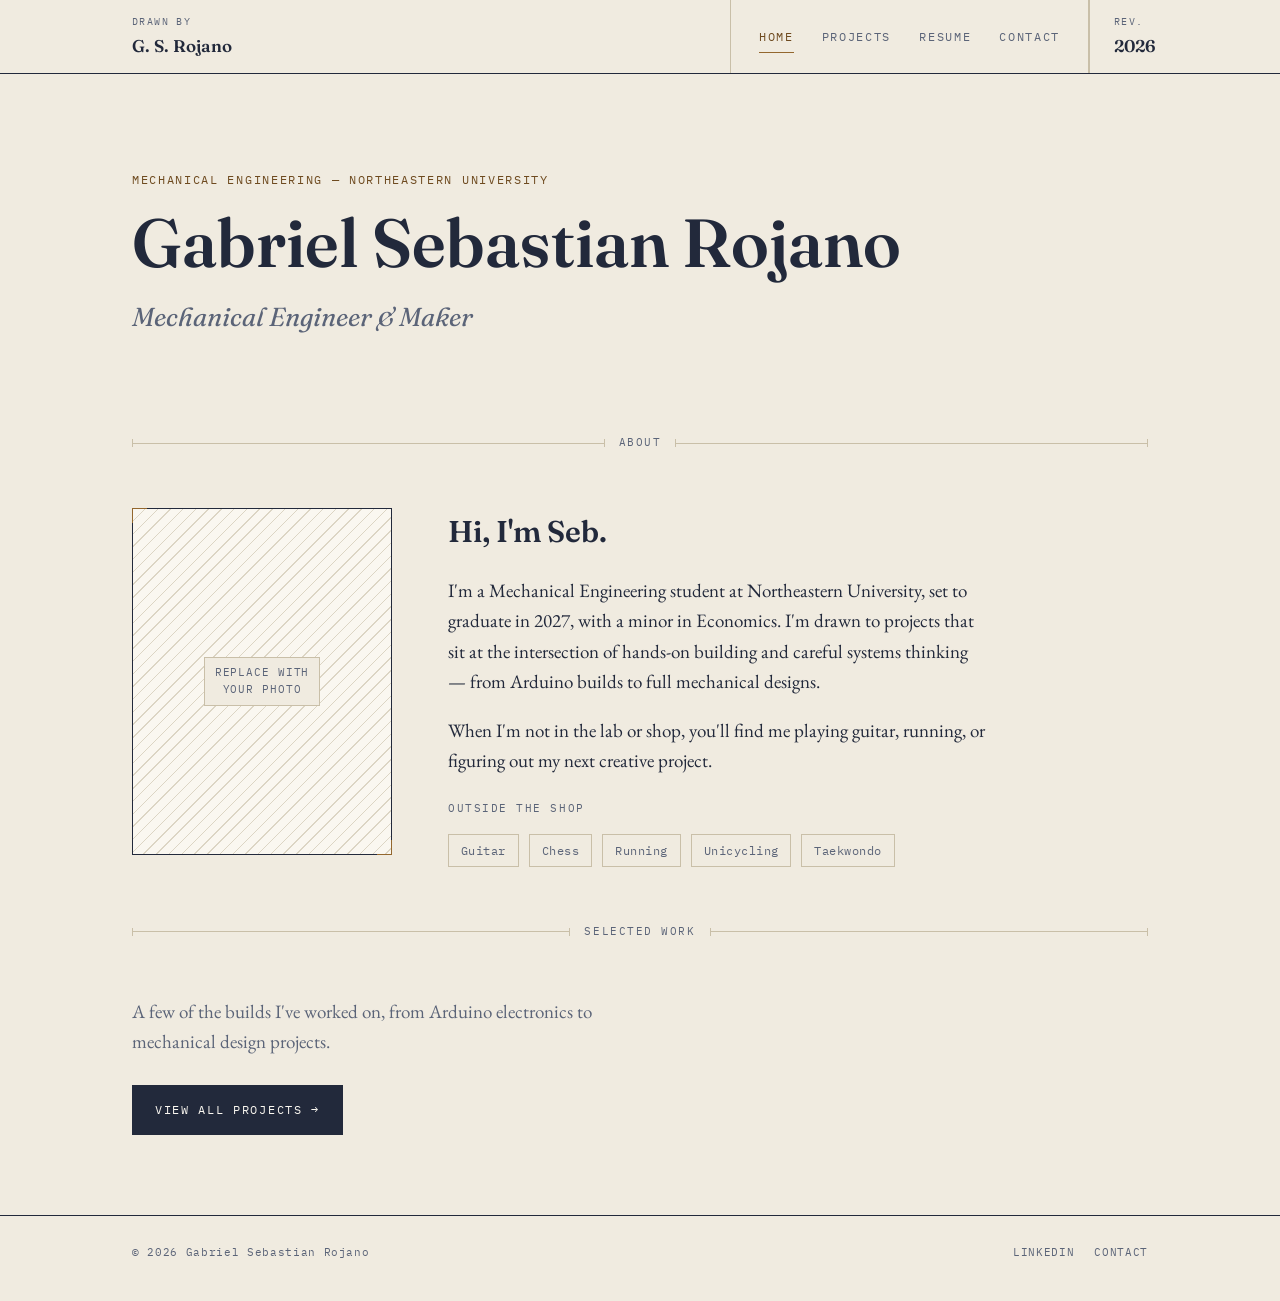
==== index.html @ 180881ff "Add files via upload" ====
<!DOCTYPE html>
<html lang="en">
<head>
<meta charset="UTF-8">
<meta name="viewport" content="width=device-width, initial-scale=1.0">
<title>Gabriel Sebastian Rojano — Mechanical Engineer</title>
<meta name="description" content="Portfolio of Gabriel Sebastian Rojano, Mechanical Engineering student at Northeastern University.">
<link rel="stylesheet" href="styles.css">
</head>
<body>

<header class="titleblock">
  <div class="tb-grid">
    <div class="tb-cell">
      <span class="tb-label">Drawn by</span>
      <span class="tb-value">G. S. Rojano</span>
    </div>
    <nav class="tb-nav">
      <a href="index.html" class="active">Home</a>
      <a href="projects.html">Projects</a>
      <a href="resume.html">Resume</a>
      <a href="contact.html">Contact</a>
    </nav>
    <div class="tb-cell">
      <span class="tb-label">Rev.</span>
      <span class="tb-value">2026</span>
    </div>
  </div>
</header>

<main class="wrap">

  <section class="hero">
    <p class="eyebrow">Mechanical Engineering — Northeastern University</p>
    <h1>Gabriel Sebastian&nbsp;Rojano</h1>
    <p class="role">Mechanical Engineer &amp; Maker</p>
  </section>

  <div class="dim-divider">
    <span class="dim-line"></span>
    <span class="dim-label">About</span>
    <span class="dim-line"></span>
  </div>

  <section class="about-grid">
    <div class="frame">
      <span>Replace with<br>your photo</span>
    </div>
    <div class="about-copy">
      <h2>Hi, I'm Seb.</h2>
      <p>
        I'm a Mechanical Engineering student at Northeastern University, set to graduate in 2027,
        with a minor in Economics. I'm drawn to projects that sit at the intersection of hands-on
        building and careful systems thinking — from Arduino builds to full mechanical designs.
      </p>
      <p>
        When I'm not in the lab or shop, you'll find me playing guitar, running, or figuring out
        my next creative project.
      </p>
      <div class="tags">
        <span class="tags-label">Outside the shop</span>
        <span class="tag">Guitar</span>
        <span class="tag">Chess</span>
        <span class="tag">Running</span>
        <span class="tag">Unicycling</span>
        <span class="tag">Taekwondo</span>
      </div>
    </div>
  </section>

  <div class="dim-divider">
    <span class="dim-line"></span>
    <span class="dim-label">Selected Work</span>
    <span class="dim-line"></span>
  </div>

  <section style="margin-bottom: 40px;">
    <p style="max-width: 60ch; color: var(--ink-soft); margin-bottom: 28px;">
      A few of the builds I've worked on, from Arduino electronics to mechanical design projects.
    </p>
    <a href="projects.html" class="btn">View all projects →</a>
  </section>

</main>

<footer>
  <div class="wrap">
    <p>© 2026 Gabriel Sebastian Rojano</p>
    <div class="footer-links">
      <a href="https://www.linkedin.com/in/sebastian-rojano" target="_blank" rel="noopener">LinkedIn</a>
      <a href="contact.html">Contact</a>
    </div>
  </div>
</footer>

</body>
</html>
---- styles.css ----
/* =========================================================
   Gabriel Sebastian Rojano — Portfolio
   Design direction: drafting-table elegance.
   Title-block navigation, dimension-line dividers, ledger tables.
   ========================================================= */

@import url('https://fonts.googleapis.com/css2?family=Fraunces:opsz,wght@9..144,400;9..144,500;9..144,600;9..144,700&family=EB+Garamond:ital,wght@0,400;0,500;0,600;1,400&family=IBM+Plex+Mono:wght@400;500&display=swap');

:root {
  /* --- Color tokens --- */
  --paper: #F0EBE0;        /* base linen background */
  --paper-light: #FAF7F0;  /* card / raised surface */
  --ink: #22293B;          /* primary text, deep navy-ink */
  --ink-soft: #5B6478;     /* secondary text */
  --line: #C9BFA8;         /* hairline rules, warm tan-grey */
  --line-soft: #DCD5C4;    /* faint rules */
  --brass: #93672E;        /* primary accent */
  --brass-dark: #6E4A1F;   /* accent hover / pressed */
  --burgundy: #6E2A34;     /* secondary accent, sparing use */

  /* --- Type tokens --- */
  --font-display: 'Fraunces', serif;
  --font-body: 'EB Garamond', serif;
  --font-mono: 'IBM Plex Mono', monospace;

  --tracking-label: 0.14em;
}

* { box-sizing: border-box; }

html {
  scroll-behavior: smooth;
}

@media (prefers-reduced-motion: reduce) {
  html { scroll-behavior: auto; }
  * { animation-duration: 0.01ms !important; transition-duration: 0.01ms !important; }
}

body {
  margin: 0;
  background: var(--paper);
  color: var(--ink);
  font-family: var(--font-body);
  font-size: 19px;
  line-height: 1.6;
  -webkit-font-smoothing: antialiased;
}

a {
  color: inherit;
  text-decoration: none;
}

img { max-width: 100%; display: block; }

.wrap {
  max-width: 1080px;
  margin: 0 auto;
  padding: 0 32px;
}

/* =========================================================
   Title-block header (signature nav element)
   ========================================================= */

.titleblock {
  border-bottom: 1.5px solid var(--ink);
  background: var(--paper);
  position: sticky;
  top: 0;
  z-index: 50;
}

.tb-grid {
  max-width: 1080px;
  margin: 0 auto;
  display: grid;
  grid-template-columns: 1fr auto auto;
  align-items: stretch;
}

.tb-cell {
  padding: 14px 24px;
  display: flex;
  flex-direction: column;
  justify-content: center;
  border-left: 1px solid var(--line);
}
.tb-cell:first-child { border-left: none; padding-left: 32px; }

.tb-label {
  font-family: var(--font-mono);
  font-size: 10px;
  letter-spacing: var(--tracking-label);
  color: var(--ink-soft);
  text-transform: uppercase;
  margin-bottom: 2px;
}

.tb-value {
  font-family: var(--font-display);
  font-size: 17px;
  font-weight: 600;
  color: var(--ink);
}

.tb-nav {
  display: flex;
  align-items: center;
  gap: 28px;
  padding: 0 28px;
  border-left: 1px solid var(--line);
  border-right: 1px solid var(--line);
}

.tb-nav a {
  font-family: var(--font-mono);
  font-size: 12px;
  letter-spacing: var(--tracking-label);
  text-transform: uppercase;
  color: var(--ink-soft);
  padding: 6px 0;
  border-bottom: 1px solid transparent;
  white-space: nowrap;
}

.tb-nav a:hover,
.tb-nav a.active {
  color: var(--brass-dark);
  border-bottom-color: var(--brass);
}

.tb-nav a:focus-visible,
a:focus-visible,
button:focus-visible,
input:focus-visible,
textarea:focus-visible {
  outline: 2px solid var(--brass);
  outline-offset: 3px;
}

@media (max-width: 720px) {
  .tb-grid { grid-template-columns: 1fr; }
  .tb-cell:first-child { padding: 14px 20px 6px; }
  .tb-nav {
    border-left: none;
    border-right: none;
    border-top: 1px solid var(--line);
    padding: 10px 20px;
    gap: 18px;
    flex-wrap: wrap;
  }
  .tb-cell:last-child { display: none; }
}

/* =========================================================
   Dimension-line divider (recurring signature motif)
   ========================================================= */

.dim-divider {
  display: flex;
  align-items: center;
  gap: 14px;
  margin: 56px 0;
  color: var(--ink-soft);
}

.dim-divider .dim-line {
  flex: 1;
  height: 1px;
  background: var(--line);
  position: relative;
}
.dim-divider .dim-line::before,
.dim-divider .dim-line::after {
  content: "";
  position: absolute;
  width: 1px;
  height: 8px;
  background: var(--line);
  top: -3.5px;
}
.dim-divider .dim-line::before { left: 0; }
.dim-divider .dim-line::after { right: 0; }

.dim-divider .dim-label {
  font-family: var(--font-mono);
  font-size: 11px;
  letter-spacing: var(--tracking-label);
  text-transform: uppercase;
  white-space: nowrap;
}

/* =========================================================
   Hero
   ========================================================= */

.hero {
  padding: 96px 0 40px;
}

.hero .eyebrow {
  font-family: var(--font-mono);
  font-size: 12px;
  letter-spacing: var(--tracking-label);
  text-transform: uppercase;
  color: var(--brass-dark);
  margin: 0 0 18px;
}

.hero h1 {
  font-family: var(--font-display);
  font-optical-sizing: auto;
  font-weight: 600;
  font-size: clamp(40px, 6vw, 68px);
  line-height: 1.05;
  margin: 0 0 18px;
  color: var(--ink);
}

.hero .role {
  font-family: var(--font-display);
  font-style: italic;
  font-weight: 400;
  font-size: clamp(20px, 2.6vw, 26px);
  color: var(--ink-soft);
  margin: 0;
}

/* =========================================================
   About
   ========================================================= */

.about-grid {
  display: grid;
  grid-template-columns: 260px 1fr;
  gap: 56px;
  align-items: start;
}

@media (max-width: 720px) {
  .about-grid { grid-template-columns: 1fr; gap: 32px; }
}

.frame {
  aspect-ratio: 3/4;
  border: 1.5px solid var(--ink);
  position: relative;
  background: repeating-linear-gradient(
    135deg,
    var(--paper-light) 0px,
    var(--paper-light) 8px,
    var(--line-soft) 8px,
    var(--line-soft) 9px
  );
  display: flex;
  align-items: center;
  justify-content: center;
  padding: 16px;
}

.frame::before,
.frame::after,
.frame .corner-tl,
.frame .corner-br {
  content: "";
  position: absolute;
  width: 14px;
  height: 14px;
  border: 1px solid var(--brass);
}
.frame::before { top: -1px; left: -1px; border-right: none; border-bottom: none; }
.frame::after { bottom: -1px; right: -1px; border-left: none; border-top: none; }

.frame span {
  font-family: var(--font-mono);
  font-size: 11px;
  text-align: center;
  color: var(--ink-soft);
  letter-spacing: 0.08em;
  text-transform: uppercase;
  background: var(--paper);
  padding: 6px 10px;
  border: 1px solid var(--line);
}

.about-copy h2,
.section-heading {
  font-family: var(--font-display);
  font-weight: 600;
  font-size: 30px;
  margin: 0 0 20px;
}

.about-copy p {
  margin: 0 0 18px;
  color: var(--ink);
  max-width: 60ch;
}

.tags {
  display: flex;
  flex-wrap: wrap;
  gap: 10px;
  margin-top: 24px;
}

.tags .tags-label {
  font-family: var(--font-mono);
  font-size: 11px;
  letter-spacing: var(--tracking-label);
  text-transform: uppercase;
  color: var(--ink-soft);
  width: 100%;
  margin-bottom: 6px;
}

.tag {
  font-family: var(--font-mono);
  font-size: 12px;
  padding: 6px 12px;
  border: 1px solid var(--line);
  color: var(--ink-soft);
  letter-spacing: 0.04em;
}

/* =========================================================
   Buttons / links
   ========================================================= */

.btn {
  display: inline-flex;
  align-items: center;
  gap: 10px;
  font-family: var(--font-mono);
  font-size: 12px;
  letter-spacing: var(--tracking-label);
  text-transform: uppercase;
  color: var(--paper-light);
  background: var(--ink);
  padding: 14px 22px;
  border: 1px solid var(--ink);
  transition: background 0.15s ease, color 0.15s ease;
}
.btn:hover { background: var(--brass-dark); border-color: var(--brass-dark); }

.btn-outline {
  color: var(--ink);
  background: transparent;
  border: 1px solid var(--ink);
}
.btn-outline:hover { color: var(--paper-light); background: var(--ink); }

.text-link {
  font-family: var(--font-mono);
  font-size: 12px;
  letter-spacing: var(--tracking-label);
  text-transform: uppercase;
  color: var(--brass-dark);
  border-bottom: 1px solid var(--brass);
  padding-bottom: 2px;
}
.text-link:hover { color: var(--burgundy); border-color: var(--burgundy); }

/* =========================================================
   Project grid ("sheets")
   ========================================================= */

.sheet-grid {
  display: grid;
  grid-template-columns: repeat(2, 1fr);
  gap: 28px;
}

@media (max-width: 720px) {
  .sheet-grid { grid-template-columns: 1fr; }
}

.sheet-card {
  border: 1.5px solid var(--ink);
  background: var(--paper-light);
  display: flex;
  flex-direction: column;
  transition: transform 0.15s ease, box-shadow 0.15s ease;
}

.sheet-card:hover {
  transform: translateY(-3px);
  box-shadow: 6px 6px 0 var(--line);
}

.sheet-head {
  display: flex;
  justify-content: space-between;
  align-items: center;
  padding: 12px 18px;
  border-bottom: 1px solid var(--line);
  font-family: var(--font-mono);
  font-size: 10px;
  letter-spacing: var(--tracking-label);
  text-transform: uppercase;
  color: var(--ink-soft);
}

.sheet-visual {
  aspect-ratio: 16/9;
  background: repeating-linear-gradient(
    45deg,
    var(--paper) 0px,
    var(--paper) 9px,
    var(--line-soft) 9px,
    var(--line-soft) 10px
  );
  display: flex;
  align-items: center;
  justify-content: center;
  border-bottom: 1px solid var(--line);
}

.sheet-visual span {
  font-family: var(--font-mono);
  font-size: 11px;
  color: var(--ink-soft);
  background: var(--paper-light);
  padding: 6px 12px;
  border: 1px solid var(--line);
  text-transform: uppercase;
  letter-spacing: 0.06em;
}

.sheet-body {
  padding: 22px 24px 26px;
  flex: 1;
  display: flex;
  flex-direction: column;
}

.sheet-body h3 {
  font-family: var(--font-display);
  font-size: 23px;
  font-weight: 600;
  margin: 0 0 10px;
}

.sheet-body p {
  color: var(--ink-soft);
  font-size: 17px;
  margin: 0 0 18px;
  flex: 1;
}

/* =========================================================
   Resume / ledger tables
   ========================================================= */

.ledger-block { margin-bottom: 48px; }

.ledger-block h2 {
  font-family: var(--font-display);
  font-size: 24px;
  font-weight: 600;
  margin: 0 0 4px;
}

.ledger-block .ledger-sub {
  font-family: var(--font-mono);
  font-size: 11px;
  letter-spacing: var(--tracking-label);
  text-transform: uppercase;
  color: var(--ink-soft);
  margin: 0 0 22px;
}

.ledger-row {
  display: grid;
  grid-template-columns: 170px 1fr;
  gap: 24px;
  padding: 20px 0;
  border-top: 1px solid var(--line-soft);
}
.ledger-row:first-of-type { border-top: 1px solid var(--ink); }

@media (max-width: 640px) {
  .ledger-row { grid-template-columns: 1fr; gap: 6px; }
}

.ledger-date {
  font-family: var(--font-mono);
  font-size: 12px;
  color: var(--ink-soft);
  letter-spacing: 0.03em;
  padding-top: 2px;
}

.ledger-main h3 {
  font-family: var(--font-display);
  font-weight: 600;
  font-size: 19px;
  margin: 0 0 2px;
}

.ledger-main .ledger-place {
  font-style: italic;
  color: var(--ink-soft);
  font-size: 16px;
  margin: 0 0 10px;
}

.ledger-main ul {
  margin: 0;
  padding-left: 20px;
}
.ledger-main li { margin-bottom: 6px; color: var(--ink); }

.skill-grid {
  display: grid;
  grid-template-columns: repeat(3, 1fr);
  gap: 24px;
}
@media (max-width: 640px) {
  .skill-grid { grid-template-columns: 1fr 1fr; }
}
.skill-cat .tags-label {
  font-family: var(--font-mono);
  font-size: 11px;
  letter-spacing: var(--tracking-label);
  text-transform: uppercase;
  color: var(--brass-dark);
  margin-bottom: 10px;
  display: block;
}
.skill-cat p { margin: 0; color: var(--ink); font-size: 17px; }

/* =========================================================
   Contact
   ========================================================= */

.contact-grid {
  display: grid;
  grid-template-columns: 1fr 300px;
  gap: 56px;
}
@media (max-width: 720px) {
  .contact-grid { grid-template-columns: 1fr; }
}

.field { margin-bottom: 26px; }

.field label {
  display: block;
  font-family: var(--font-mono);
  font-size: 11px;
  letter-spacing: var(--tracking-label);
  text-transform: uppercase;
  color: var(--ink-soft);
  margin-bottom: 8px;
}

.field input,
.field textarea {
  width: 100%;
  background: transparent;
  border: none;
  border-bottom: 1.5px solid var(--line);
  font-family: var(--font-body);
  font-size: 18px;
  color: var(--ink);
  padding: 8px 2px;
  font-style: italic;
}

.field input:focus,
.field textarea:focus {
  border-bottom-color: var(--brass);
}

.field textarea { resize: vertical; min-height: 110px; }

.contact-card {
  border: 1.5px solid var(--ink);
  padding: 26px;
  background: var(--paper-light);
  align-self: start;
}

.contact-card .tb-label { margin-bottom: 4px; }
.contact-card .contact-item { margin-bottom: 20px; }
.contact-card .contact-item:last-child { margin-bottom: 0; }
.contact-card .contact-item .tb-value { font-size: 15px; word-break: break-word; }

/* =========================================================
   Footer
   ========================================================= */

footer {
  border-top: 1.5px solid var(--ink);
  padding: 28px 0 40px;
  margin-top: 80px;
}

footer .wrap {
  display: flex;
  justify-content: space-between;
  align-items: center;
  flex-wrap: wrap;
  gap: 12px;
}

footer p {
  font-family: var(--font-mono);
  font-size: 11px;
  letter-spacing: 0.06em;
  color: var(--ink-soft);
  margin: 0;
}

footer .footer-links { display: flex; gap: 20px; }
footer .footer-links a {
  font-family: var(--font-mono);
  font-size: 11px;
  letter-spacing: 0.06em;
  color: var(--ink-soft);
  text-transform: uppercase;
}
footer .footer-links a:hover { color: var(--brass-dark); }

/* =========================================================
   Project detail pages
   ========================================================= */

.project-hero {
  padding: 48px 0 12px;
}

.project-hero .eyebrow-row {
  display: flex;
  justify-content: space-between;
  align-items: baseline;
  flex-wrap: wrap;
  gap: 8px;
  margin-bottom: 20px;
}

.project-hero h1 {
  font-family: var(--font-display);
  font-weight: 600;
  font-size: clamp(32px, 5vw, 50px);
  margin: 0 0 10px;
}

.project-hero .project-role {
  font-style: italic;
  color: var(--ink-soft);
  font-size: 19px;
  margin: 0;
}

.spec-strip {
  display: grid;
  grid-template-columns: repeat(4, 1fr);
  border: 1px solid var(--line);
  margin: 36px 0;
}
@media (max-width: 720px) {
  .spec-strip { grid-template-columns: repeat(2, 1fr); }
}
.spec-cell {
  padding: 16px 20px;
  border-left: 1px solid var(--line);
}
.spec-cell:first-child { border-left: none; }
@media (max-width: 720px) {
  .spec-cell:nth-child(2n+1) { border-left: none; }
  .spec-cell:nth-child(n+3) { border-top: 1px solid var(--line); }
}

.project-visual {
  aspect-ratio: 16/7;
  background: repeating-linear-gradient(
    45deg,
    var(--paper) 0px,
    var(--paper) 9px,
    var(--line-soft) 9px,
    var(--line-soft) 10px
  );
  border: 1.5px solid var(--ink);
  display: flex;
  align-items: center;
  justify-content: center;
  margin-bottom: 8px;
}
.project-visual span {
  font-family: var(--font-mono);
  font-size: 12px;
  color: var(--ink-soft);
  background: var(--paper-light);
  padding: 8px 14px;
  border: 1px solid var(--line);
  text-transform: uppercase;
  letter-spacing: 0.06em;
}
.visual-caption {
  font-family: var(--font-mono);
  font-size: 11px;
  color: var(--ink-soft);
  margin: 0 0 40px;
  text-align: center;
}

.project-body h2 {
  font-family: var(--font-display);
  font-weight: 600;
  font-size: 25px;
  margin: 40px 0 16px;
}
.project-body p { max-width: 68ch; margin: 0 0 16px; }
.project-body ul { max-width: 68ch; padding-left: 22px; }
.project-body li { margin-bottom: 8px; }

/* =========================================================
   Figure cards + media/text split (used on project detail pages
   featuring real report figures)
   ========================================================= */

.media-text-grid {
  display: grid;
  grid-template-columns: 1fr 1fr;
  gap: 48px;
  align-items: start;
  margin: 40px 0 8px;
}
@media (max-width: 800px) {
  .media-text-grid { grid-template-columns: 1fr; }
}

.figure-stack {
  display: flex;
  flex-direction: column;
  gap: 28px;
}

.figure-card {
  border: 1.5px solid var(--ink);
  background: var(--paper-light);
}

.figure-card img {
  width: 100%;
  display: block;
  border-bottom: 1px solid var(--line);
  background: #fff;
}

.figure-card-body {
  padding: 14px 18px 16px;
}

.figure-card-label {
  font-family: var(--font-mono);
  font-size: 10px;
  letter-spacing: var(--tracking-label);
  text-transform: uppercase;
  color: var(--brass-dark);
  margin: 0 0 6px;
}

.figure-card-caption {
  font-family: var(--font-body);
  font-style: italic;
  font-size: 15px;
  color: var(--ink-soft);
  margin: 0 0 12px;
}

.figure-card .text-link {
  font-size: 11px;
}

.project-text-col p {
  margin: 0 0 16px;
  max-width: 62ch;
}

.project-text-col .eyebrow {
  margin-top: 0;
}

/* =========================================================
   Photo gallery (real project photos)
   ========================================================= */

.photo-gallery {
  margin: 40px 0 8px;
}

.photo-hero {
  border: 1.5px solid var(--ink);
  background: var(--paper-light);
  margin-bottom: 20px;
}

.photo-hero img {
  width: 100%;
  display: block;
  border-bottom: 1px solid var(--line);
}

.photo-hero figcaption {
  padding: 12px 18px;
  font-family: var(--font-mono);
  font-size: 11px;
  letter-spacing: 0.04em;
  color: var(--ink-soft);
}

.photo-row {
  display: grid;
  grid-template-columns: repeat(2, 1fr);
  gap: 20px;
}
@media (max-width: 640px) {
  .photo-row { grid-template-columns: 1fr; }
}

.photo-row figure {
  margin: 0;
  border: 1.5px solid var(--ink);
  background: var(--paper-light);
}

.photo-row img {
  width: 100%;
  display: block;
  aspect-ratio: 4/3;
  object-fit: cover;
  border-bottom: 1px solid var(--line);
}

.photo-row figcaption {
  padding: 10px 16px;
  font-family: var(--font-mono);
  font-size: 11px;
  letter-spacing: 0.04em;
  color: var(--ink-soft);
}

.video-hero {
  border: 1.5px solid var(--ink);
  background: var(--paper-light);
  margin-bottom: 20px;
}

.video-hero video {
  width: 100%;
  display: block;
  border-bottom: 1px solid var(--line);
  background: #000;
}

.yt-embed {
  position: relative;
  width: 100%;
  aspect-ratio: 16/9;
  background: #000;
  border-bottom: 1px solid var(--line);
}
.yt-embed iframe {
  position: absolute;
  top: 0; left: 0;
  width: 100%;
  height: 100%;
  border: 0;
  display: block;
}
.yt-embed-vertical {
  aspect-ratio: 9/16;
  max-width: 360px;
  margin: 0 auto;
}

.video-hero figcaption {
  padding: 12px 18px;
  font-family: var(--font-mono);
  font-size: 11px;
  letter-spacing: 0.04em;
  color: var(--ink-soft);
}

.photo-row figcaption em {
  color: var(--ink-soft);
  opacity: 0.75;
}

.writeup-link-row {
  display: flex;
  align-items: center;
  gap: 14px;
  margin: 24px 0 8px;
  flex-wrap: wrap;
}

.project-nav-links {
  display: flex;
  justify-content: space-between;
  margin: 60px 0 0;
  flex-wrap: wrap;
  gap: 16px;
}
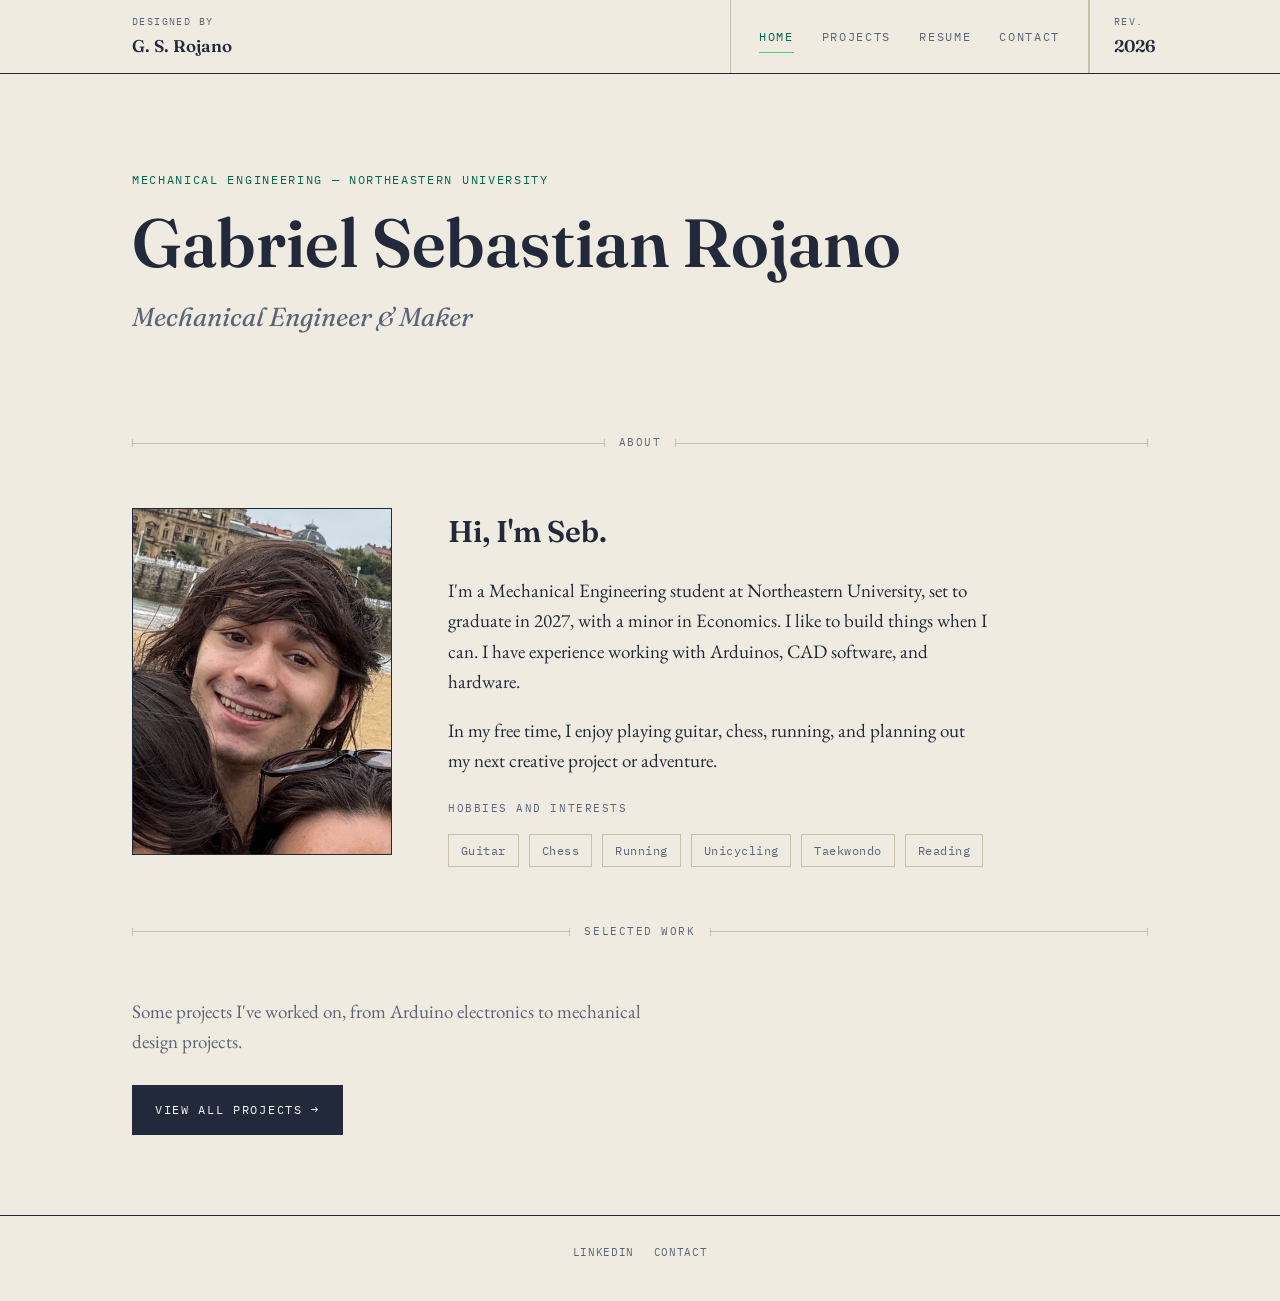
==== commit d8a16b9b: "Add files via upload" ====
--- a/index.html
+++ b/index.html
@@ -12,7 +12,7 @@
 <header class="titleblock">
   <div class="tb-grid">
     <div class="tb-cell">
-      <span class="tb-label">Drawn by</span>
+      <span class="tb-label">Designed by</span>
       <span class="tb-value">G. S. Rojano</span>
     </div>
     <nav class="tb-nav">
@@ -43,27 +43,28 @@
   </div>
 
   <section class="about-grid">
-    <div class="frame">
-      <span>Replace with<br>your photo</span>
+    <div class="frame has-photo">
+      <img src="seb-photo.jpg" alt="Gabriel Sebastian Rojano at the beach in San Sebastián, Spain">
     </div>
     <div class="about-copy">
       <h2>Hi, I'm Seb.</h2>
       <p>
         I'm a Mechanical Engineering student at Northeastern University, set to graduate in 2027,
-        with a minor in Economics. I'm drawn to projects that sit at the intersection of hands-on
-        building and careful systems thinking — from Arduino builds to full mechanical designs.
+        with a minor in Economics. I like to build things when I can. I have experience working
+        with Arduinos, CAD software, and hardware.
       </p>
       <p>
-        When I'm not in the lab or shop, you'll find me playing guitar, running, or figuring out
-        my next creative project.
+        In my free time, I enjoy playing guitar, chess, running, and planning out my next creative
+        project or adventure.
       </p>
       <div class="tags">
-        <span class="tags-label">Outside the shop</span>
+        <span class="tags-label">Hobbies and interests</span>
         <span class="tag">Guitar</span>
         <span class="tag">Chess</span>
         <span class="tag">Running</span>
         <span class="tag">Unicycling</span>
         <span class="tag">Taekwondo</span>
+        <span class="tag">Reading</span>
       </div>
     </div>
   </section>
@@ -76,7 +77,7 @@
 
   <section style="margin-bottom: 40px;">
     <p style="max-width: 60ch; color: var(--ink-soft); margin-bottom: 28px;">
-      A few of the builds I've worked on, from Arduino electronics to mechanical design projects.
+      Some projects I've worked on, from Arduino electronics to mechanical design projects.
     </p>
     <a href="projects.html" class="btn">View all projects →</a>
   </section>
@@ -85,7 +86,6 @@
 
 <footer>
   <div class="wrap">
-    <p>© 2026 Gabriel Sebastian Rojano</p>
     <div class="footer-links">
       <a href="https://www.linkedin.com/in/sebastian-rojano" target="_blank" rel="noopener">LinkedIn</a>
       <a href="contact.html">Contact</a>
--- a/styles.css
+++ b/styles.css
@@ -14,8 +14,8 @@
   --ink-soft: #5B6478;     /* secondary text */
   --line: #C9BFA8;         /* hairline rules, warm tan-grey */
   --line-soft: #DCD5C4;    /* faint rules */
-  --brass: #93672E;        /* primary accent */
-  --brass-dark: #6E4A1F;   /* accent hover / pressed */
+  --accent: #50C878;       /* primary accent — emerald */
+  --accent-dark: #00674F;  /* accent text / hover / pressed — deep emerald */
   --burgundy: #6E2A34;     /* secondary accent, sparing use */
 
   /* --- Type tokens --- */
@@ -127,8 +127,8 @@
 
 .tb-nav a:hover,
 .tb-nav a.active {
-  color: var(--brass-dark);
-  border-bottom-color: var(--brass);
+  color: var(--accent-dark);
+  border-bottom-color: var(--accent);
 }
 
 .tb-nav a:focus-visible,
@@ -136,7 +136,7 @@
 button:focus-visible,
 input:focus-visible,
 textarea:focus-visible {
-  outline: 2px solid var(--brass);
+  outline: 2px solid var(--accent-dark);
   outline-offset: 3px;
 }
 
@@ -205,7 +205,7 @@
   font-size: 12px;
   letter-spacing: var(--tracking-label);
   text-transform: uppercase;
-  color: var(--brass-dark);
+  color: var(--accent-dark);
   margin: 0 0 18px;
 }
 
@@ -268,10 +268,23 @@
   position: absolute;
   width: 14px;
   height: 14px;
-  border: 1px solid var(--brass);
+  border: 1px solid var(--accent);
 }
 .frame::before { top: -1px; left: -1px; border-right: none; border-bottom: none; }
 .frame::after { bottom: -1px; right: -1px; border-left: none; border-top: none; }
+
+.frame.has-photo {
+  padding: 0;
+  background: none;
+  overflow: hidden;
+}
+
+.frame.has-photo img {
+  width: 100%;
+  height: 100%;
+  object-fit: cover;
+  display: block;
+}
 
 .frame span {
   font-family: var(--font-mono);
@@ -343,7 +356,7 @@
   border: 1px solid var(--ink);
   transition: background 0.15s ease, color 0.15s ease;
 }
-.btn:hover { background: var(--brass-dark); border-color: var(--brass-dark); }
+.btn:hover { background: var(--accent-dark); border-color: var(--accent-dark); }
 
 .btn-outline {
   color: var(--ink);
@@ -357,8 +370,8 @@
   font-size: 12px;
   letter-spacing: var(--tracking-label);
   text-transform: uppercase;
-  color: var(--brass-dark);
-  border-bottom: 1px solid var(--brass);
+  color: var(--accent-dark);
+  border-bottom: 1px solid var(--accent);
   padding-bottom: 2px;
 }
 .text-link:hover { color: var(--burgundy); border-color: var(--burgundy); }
@@ -526,7 +539,7 @@
   font-size: 11px;
   letter-spacing: var(--tracking-label);
   text-transform: uppercase;
-  color: var(--brass-dark);
+  color: var(--accent-dark);
   margin-bottom: 10px;
   display: block;
 }
@@ -572,7 +585,7 @@
 
 .field input:focus,
 .field textarea:focus {
-  border-bottom-color: var(--brass);
+  border-bottom-color: var(--accent);
 }
 
 .field textarea { resize: vertical; min-height: 110px; }
@@ -601,7 +614,7 @@
 
 footer .wrap {
   display: flex;
-  justify-content: space-between;
+  justify-content: center;
   align-items: center;
   flex-wrap: wrap;
   gap: 12px;
@@ -623,7 +636,7 @@
   color: var(--ink-soft);
   text-transform: uppercase;
 }
-footer .footer-links a:hover { color: var(--brass-dark); }
+footer .footer-links a:hover { color: var(--accent-dark); }
 
 /* =========================================================
    Project detail pages
@@ -761,7 +774,7 @@
   font-size: 10px;
   letter-spacing: var(--tracking-label);
   text-transform: uppercase;
-  color: var(--brass-dark);
+  color: var(--accent-dark);
   margin: 0 0 6px;
 }
 
